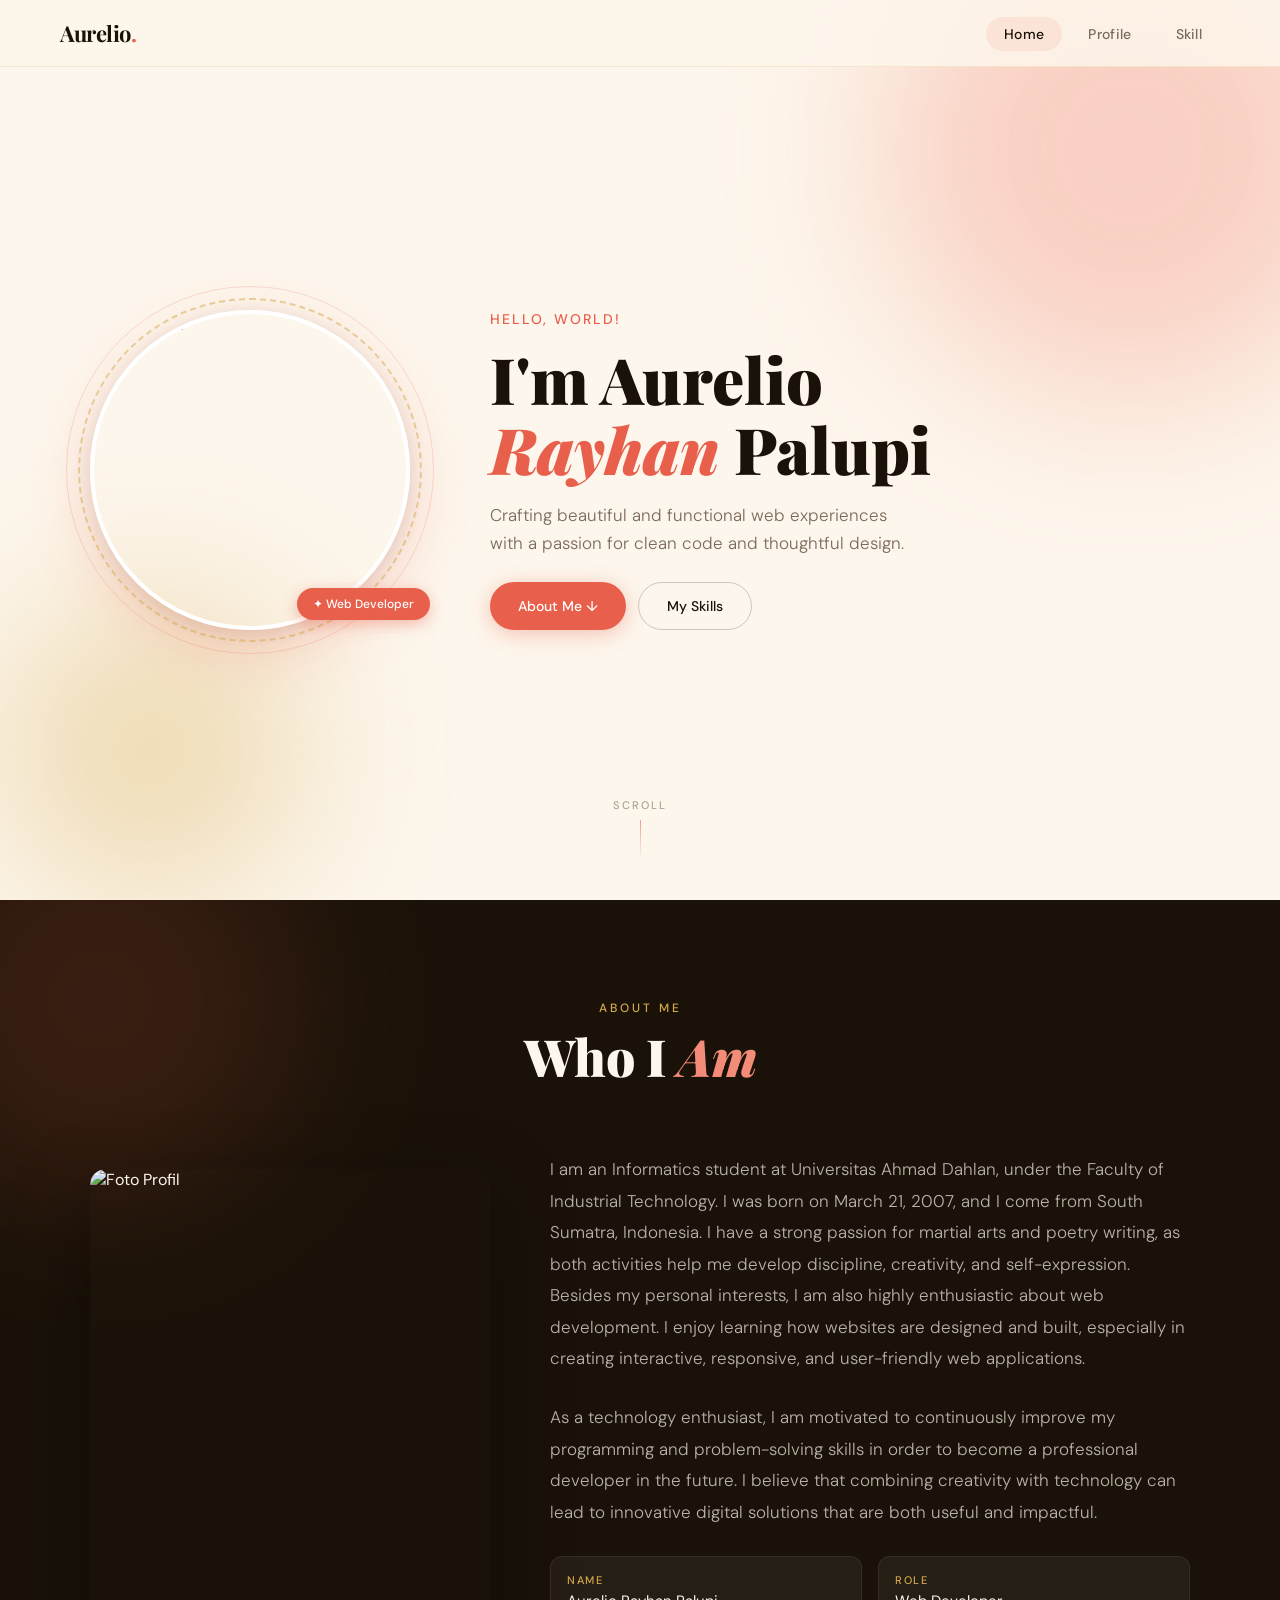
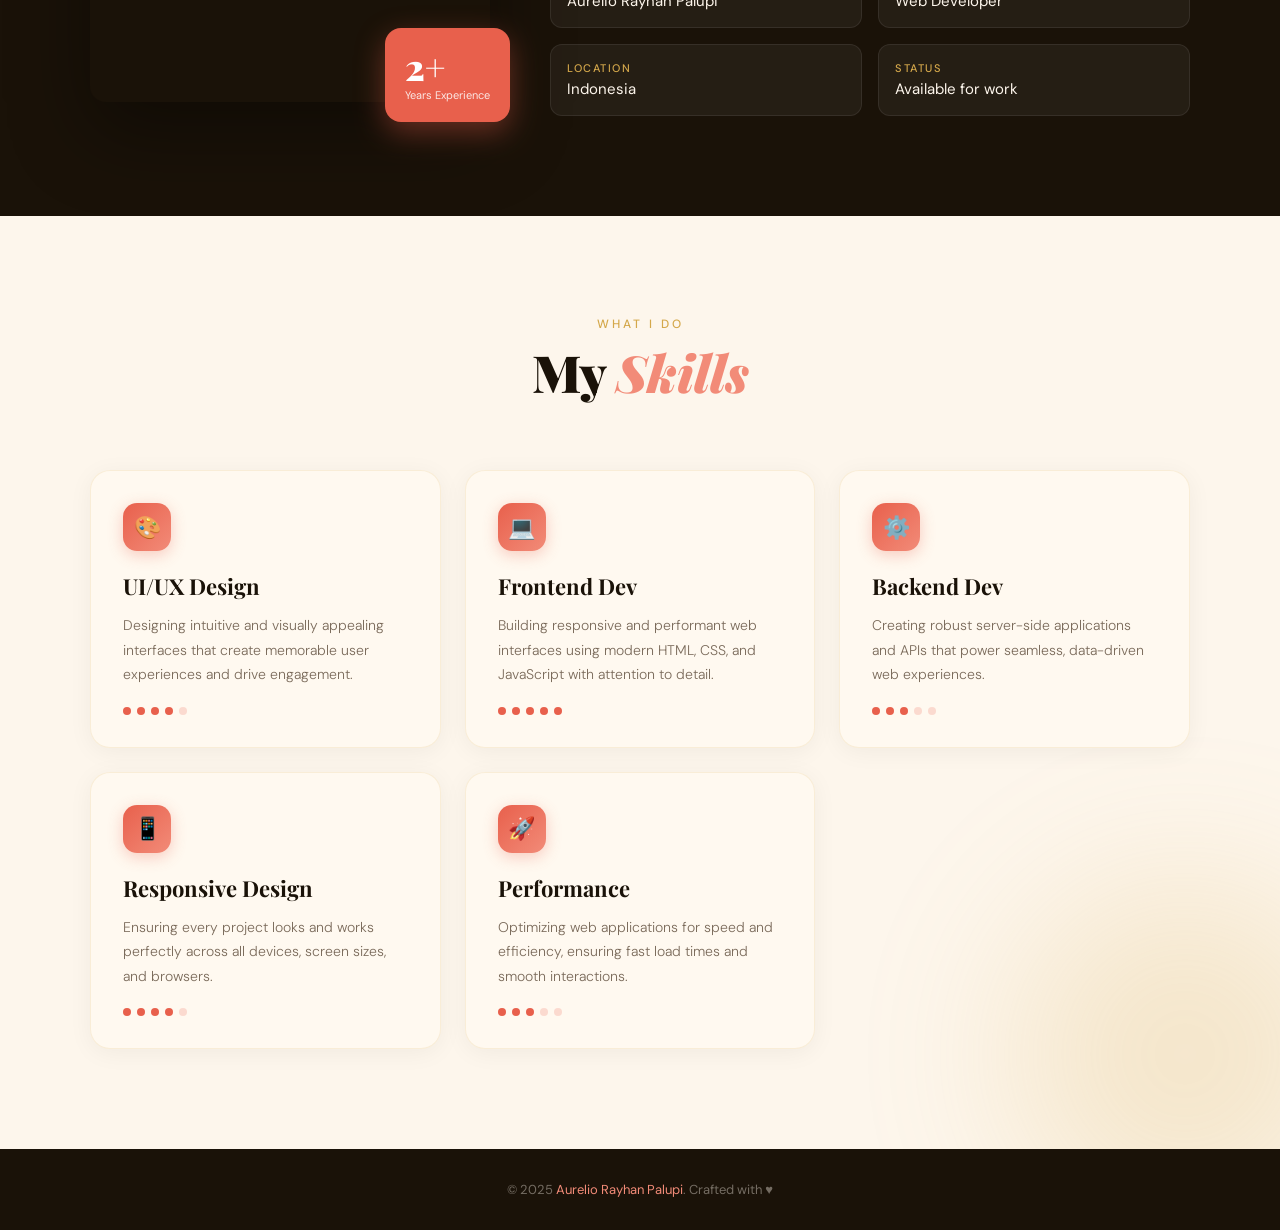
==== index.html @ aa32469e "Rename profile.html to index.html" ====
<!doctype html>
<html lang="en">
  <head>
    <meta charset="UTF-8" />
    <meta name="viewport" content="width=device-width, initial-scale=1.0" />
    <title>Aurelio Rayhan Palupi</title>
    <link rel="preconnect" href="https://fonts.googleapis.com" />
    <link rel="preconnect" href="https://fonts.gstatic.com" crossorigin />
    <link
      href="https://fonts.googleapis.com/css2?family=Playfair+Display:ital,wght@0,400;0,700;0,900;1,400&family=DM+Sans:wght@300;400;500&display=swap"
      rel="stylesheet"
    />
    <link rel="stylesheet" href="style.css" />
  </head>
  <body>
    <header>
      <nav class="navbar" id="navbar">
        <a class="nav-logo" href="#home">Aurelio<span>.</span></a>
        <ul class="nav-links">
          <li><a href="#home" class="active">Home</a></li>
          <li><a href="#profil">Profile</a></li>
          <li><a href="#skill">Skill</a></li>
        </ul>
        <button class="hamburger" id="hamburger" aria-label="Toggle menu">
          <span></span>
          <span></span>
          <span></span>
        </button>
      </nav>
      <div class="mobile-menu" id="mobileMenu">
        <a href="#home" onclick="closeMobileMenu()">Home</a>
        <a href="#profil" onclick="closeMobileMenu()">Profile</a>
        <a href="#skill" onclick="closeMobileMenu()">Skill</a>
      </div>
    </header>
    <main>
      <section id="home">
        <div class="blob blob-1"></div>
        <div class="blob blob-2"></div>

        <div class="home-inner">
          <div class="home-img-wrap">
            <div class="home-img">
              <img src="./img/profil-img.png" alt="Foto Profil" />
            </div>
            <div class="home-tag">✦ Web Developer</div>
          </div>

          <article class="home-text">
            <p class="greeting">Hello, World!</p>
            <h1>I'm Aurelio<br /><em>Rayhan</em> Palupi</h1>
            <p class="subtitle">
              Crafting beautiful and functional web experiences with a passion
              for clean code and thoughtful design.
            </p>
            <div class="home-cta">
              <a href="#profil" class="btn-primary">About Me ↓</a>
              <a href="#skill" class="btn-outline">My Skills</a>
            </div>
          </article>
        </div>

        <div class="scroll-indicator">
          <span>Scroll</span>
          <div class="scroll-line"></div>
        </div>
      </section>

      <section id="profil">
        <div class="blob blob-3"></div>

        <div class="section-header">
          <p class="eyebrow">About Me</p>
          <h2>Who I <em>Am</em></h2>
        </div>

        <div class="profil-grid">
          <div class="profil-img-wrap">
            <div class="profil-img">
              <img src="./img/profil-img.png" alt="Foto Profil" />
            </div>
            <div class="profil-badge">
              <div class="num">2+</div>
              <div class="label">Years Experience</div>
            </div>
          </div>

          <div class="profil-content">
            <p>
              I am an Informatics student at Universitas Ahmad Dahlan, under the
              Faculty of Industrial Technology. I was born on March 21, 2007,
              and I come from South Sumatra, Indonesia. I have a strong passion
              for martial arts and poetry writing, as both activities help me
              develop discipline, creativity, and self-expression. Besides my
              personal interests, I am also highly enthusiastic about web
              development. I enjoy learning how websites are designed and built,
              especially in creating interactive, responsive, and user-friendly
              web applications.
            </p>
            <p>
              As a technology enthusiast, I am motivated to continuously improve
              my programming and problem-solving skills in order to become a
              professional developer in the future. I believe that combining
              creativity with technology can lead to innovative digital
              solutions that are both useful and impactful.
            </p>
            <div class="info-row">
              <div class="info-item">
                <span class="info-label">Name</span>
                <span class="info-val">Aurelio Rayhan Palupi</span>
              </div>
              <div class="info-item">
                <span class="info-label">Role</span>
                <span class="info-val">Web Developer</span>
              </div>
              <div class="info-item">
                <span class="info-label">Location</span>
                <span class="info-val">Indonesia</span>
              </div>
              <div class="info-item">
                <span class="info-label">Status</span>
                <span class="info-val">Available for work</span>
              </div>
            </div>
          </div>
        </div>
      </section>

      <section id="skill">
        <div class="blob blob-4"></div>

        <div class="section-header">
          <p class="eyebrow">What I Do</p>
          <h2>My <em>Skills</em></h2>
        </div>

        <div class="skills-grid">
          <div class="skill-card">
            <div class="skill-icon">🎨</div>
            <h3>UI/UX Design</h3>
            <p>
              Designing intuitive and visually appealing interfaces that create
              memorable user experiences and drive engagement.
            </p>
            <div class="skill-level">
              <div class="skill-dot active"></div>
              <div class="skill-dot active"></div>
              <div class="skill-dot active"></div>
              <div class="skill-dot active"></div>
              <div class="skill-dot"></div>
            </div>
          </div>

          <div class="skill-card">
            <div class="skill-icon">💻</div>
            <h3>Frontend Dev</h3>
            <p>
              Building responsive and performant web interfaces using modern
              HTML, CSS, and JavaScript with attention to detail.
            </p>
            <div class="skill-level">
              <div class="skill-dot active"></div>
              <div class="skill-dot active"></div>
              <div class="skill-dot active"></div>
              <div class="skill-dot active"></div>
              <div class="skill-dot active"></div>
            </div>
          </div>

          <div class="skill-card">
            <div class="skill-icon">⚙️</div>
            <h3>Backend Dev</h3>
            <p>
              Creating robust server-side applications and APIs that power
              seamless, data-driven web experiences.
            </p>
            <div class="skill-level">
              <div class="skill-dot active"></div>
              <div class="skill-dot active"></div>
              <div class="skill-dot active"></div>
              <div class="skill-dot"></div>
              <div class="skill-dot"></div>
            </div>
          </div>

          <div class="skill-card">
            <div class="skill-icon">📱</div>
            <h3>Responsive Design</h3>
            <p>
              Ensuring every project looks and works perfectly across all
              devices, screen sizes, and browsers.
            </p>
            <div class="skill-level">
              <div class="skill-dot active"></div>
              <div class="skill-dot active"></div>
              <div class="skill-dot active"></div>
              <div class="skill-dot active"></div>
              <div class="skill-dot"></div>
            </div>
          </div>

          <div class="skill-card">
            <div class="skill-icon">🚀</div>
            <h3>Performance</h3>
            <p>
              Optimizing web applications for speed and efficiency, ensuring
              fast load times and smooth interactions.
            </p>
            <div class="skill-level">
              <div class="skill-dot active"></div>
              <div class="skill-dot active"></div>
              <div class="skill-dot active"></div>
              <div class="skill-dot"></div>
              <div class="skill-dot"></div>
            </div>
          </div>
        </div>
      </section>
    </main>

    <footer>
      <p>© 2025 <span>Aurelio Rayhan Palupi</span>. Crafted with ♥</p>
    </footer>

    <script src="script.js"></script>
  </body>
</html>
---- style.css ----
:root {
  --coral: #e8604c;
  --coral-light: #f28b78;
  --coral-dark: #c44535;
  --cream: #fdf6ec;
  --gold: #d4a84b;
  --dark: #1a1208;
  --text-muted: #7a6a5a;
  --card-bg: #fff9f0;
}

* {
  margin: 0;
  padding: 0;
  box-sizing: border-box;
}

html {
  scroll-behavior: smooth;
}

body {
  background-color: var(--cream);
  color: var(--dark);
  font-family: "DM Sans", sans-serif;
  overflow-x: hidden;
}

body::before {
  content: "";
  position: fixed;
  inset: 0;
  background-image: url("data:image/svg+xml,%3Csvg viewBox='0 0 256 256' xmlns='http://www.w3.org/2000/svg'%3E%3Cfilter id='noise'%3E%3CfeTurbulence type='fractalNoise' baseFrequency='0.9' numOctaves='4' stitchTiles='stitch'/%3E%3C/filter%3E%3Crect width='100%25' height='100%25' filter='url(%23noise)' opacity='0.03'/%3E%3C/svg%3E");
  pointer-events: none;
  z-index: 0;
  opacity: 0.4;
}

header {
  position: fixed;
  top: 0;
  left: 0;
  width: 100%;
  z-index: 999;
}

.navbar {
  display: flex;
  align-items: center;
  justify-content: space-between;
  padding: 18px 60px;
  background: rgba(253, 246, 236, 0.85);
  backdrop-filter: blur(12px);
  -webkit-backdrop-filter: blur(12px);
  border-bottom: 1px solid rgba(212, 168, 75, 0.2);
  transition:
    background 0.3s ease,
    box-shadow 0.3s ease;
}

.navbar.scrolled {
  box-shadow: 0 4px 30px rgba(0, 0, 0, 0.08);
}

.nav-logo {
  font-family: "Playfair Display", serif;
  font-size: 22px;
  font-weight: 700;
  color: var(--dark);
  letter-spacing: -0.5px;
  cursor: pointer;
  text-decoration: none;
}

.nav-logo span {
  color: var(--coral);
}

.nav-links {
  display: flex;
  list-style: none;
  gap: 8px;
  align-items: center;
}

.nav-links a {
  color: var(--text-muted);
  font-size: 14px;
  font-weight: 500;
  text-decoration: none;
  padding: 8px 18px;
  border-radius: 100px;
  transition: all 0.25s ease;
  letter-spacing: 0.3px;
}

.nav-links a:hover,
.nav-links a.active {
  color: var(--dark);
  background: rgba(232, 96, 76, 0.1);
}

.hamburger {
  display: none;
  flex-direction: column;
  gap: 5px;
  cursor: pointer;
  padding: 4px;
  background: none;
  border: none;
}

.hamburger span {
  display: block;
  width: 24px;
  height: 2px;
  background: var(--dark);
  border-radius: 2px;
  transition: all 0.3s ease;
  transform-origin: center;
}

.hamburger.open span:nth-child(1) {
  transform: translateY(7px) rotate(45deg);
}

.hamburger.open span:nth-child(2) {
  opacity: 0;
  transform: scaleX(0);
}

.hamburger.open span:nth-child(3) {
  transform: translateY(-7px) rotate(-45deg);
}

.mobile-menu {
  display: none;
  flex-direction: column;
  gap: 4px;
  padding: 16px 24px 20px;
  background: rgba(253, 246, 236, 0.97);
  backdrop-filter: blur(12px);
  border-bottom: 1px solid rgba(212, 168, 75, 0.15);
  animation: slideDown 0.2s ease;
}

@keyframes slideDown {
  from {
    opacity: 0;
    transform: translateY(-10px);
  }
  to {
    opacity: 1;
    transform: translateY(0);
  }
}

.mobile-menu.show {
  display: flex;
}

.mobile-menu a {
  color: var(--text-muted);
  font-size: 15px;
  font-weight: 500;
  text-decoration: none;
  padding: 12px 16px;
  border-radius: 10px;
  transition: all 0.2s ease;
}

.mobile-menu a:hover {
  color: var(--dark);
  background: rgba(232, 96, 76, 0.08);
}

.blob {
  position: absolute;
  border-radius: 50%;
  filter: blur(80px);
  opacity: 0.35;
  pointer-events: none;
  z-index: 0;
}

section {
  position: relative;
  z-index: 1;
}

#home {
  min-height: 100vh;
  display: flex;
  align-items: center;
  justify-content: center;
  padding: 120px 60px 80px;
  overflow: hidden;
  background: var(--cream);
}

#home .blob-1 {
  width: 500px;
  height: 500px;
  background: var(--coral-light);
  top: -100px;
  right: -100px;
}

#home .blob-2 {
  width: 300px;
  height: 300px;
  background: var(--gold);
  bottom: 0;
  left: 0;
}

.home-inner {
  display: flex;
  align-items: center;
  gap: 80px;
  max-width: 1100px;
  width: 100%;
  position: relative;
  z-index: 2;
}

.home-img-wrap {
  flex-shrink: 0;
  position: relative;
}

.home-img-wrap::before {
  content: "";
  position: absolute;
  inset: -12px;
  border-radius: 50%;
  border: 2px dashed rgba(212, 168, 75, 0.5);
  animation: spin 20s linear infinite;
}

.home-img-wrap::after {
  content: "";
  position: absolute;
  inset: -24px;
  border-radius: 50%;
  border: 1px solid rgba(232, 96, 76, 0.2);
}

@keyframes spin {
  to {
    transform: rotate(360deg);
  }
}

.home-img {
  width: 320px;
  height: 320px;
  border-radius: 50%;
  overflow: hidden;
  border: 4px solid white;
  box-shadow:
    0 20px 60px rgba(232, 96, 76, 0.25),
    0 4px 20px rgba(0, 0, 0, 0.1);
}

.home-img img {
  width: 100%;
  height: 100%;
  object-fit: cover;
}

.home-tag {
  position: absolute;
  bottom: 10px;
  right: -20px;
  background: var(--coral);
  color: white;
  font-size: 12px;
  font-weight: 500;
  padding: 8px 16px;
  border-radius: 100px;
  box-shadow: 0 4px 15px rgba(232, 96, 76, 0.4);
  white-space: nowrap;
}

.home-text {
  flex: 1;
  display: flex;
  flex-direction: column;
  gap: 16px;
  animation: fadeUp 0.8s ease both;
}

@keyframes fadeUp {
  from {
    opacity: 0;
    transform: translateY(30px);
  }
  to {
    opacity: 1;
    transform: translateY(0);
  }
}

.home-text .greeting {
  font-size: 14px;
  font-weight: 500;
  color: var(--coral);
  letter-spacing: 2px;
  text-transform: uppercase;
}

.home-text h1 {
  font-family: "Playfair Display", serif;
  font-size: clamp(38px, 5vw, 64px);
  font-weight: 900;
  line-height: 1.1;
  color: var(--dark);
}

.home-text h1 em {
  font-style: italic;
  color: var(--coral);
}

.home-text .subtitle {
  font-size: 17px;
  color: var(--text-muted);
  font-weight: 300;
  line-height: 1.7;
  max-width: 420px;
}

.home-cta {
  display: flex;
  gap: 12px;
  flex-wrap: wrap;
  margin-top: 8px;
}

.btn-primary {
  display: inline-flex;
  align-items: center;
  gap: 8px;
  background: var(--coral);
  color: white;
  padding: 14px 28px;
  border-radius: 100px;
  font-size: 14px;
  font-weight: 500;
  text-decoration: none;
  transition: all 0.25s ease;
  box-shadow: 0 4px 20px rgba(232, 96, 76, 0.35);
}

.btn-primary:hover {
  background: var(--coral-dark);
  transform: translateY(-2px);
  box-shadow: 0 8px 30px rgba(232, 96, 76, 0.4);
}

.btn-outline {
  display: inline-flex;
  align-items: center;
  gap: 8px;
  background: transparent;
  color: var(--dark);
  padding: 14px 28px;
  border-radius: 100px;
  font-size: 14px;
  font-weight: 500;
  text-decoration: none;
  border: 1.5px solid rgba(26, 18, 8, 0.2);
  transition: all 0.25s ease;
}

.btn-outline:hover {
  border-color: var(--coral);
  color: var(--coral);
  transform: translateY(-2px);
}

#profil {
  background: var(--dark);
  color: var(--cream);
  padding: 100px 60px;
  overflow: hidden;
}

#profil .blob-3 {
  width: 400px;
  height: 400px;
  background: var(--coral);
  top: -100px;
  left: -100px;
  opacity: 0.15;
}

.section-header {
  text-align: center;
  margin-bottom: 70px;
  position: relative;
  z-index: 2;
}

.section-header .eyebrow {
  font-size: 12px;
  letter-spacing: 3px;
  text-transform: uppercase;
  color: var(--gold);
  font-weight: 500;
  margin-bottom: 12px;
}

.section-header h2 {
  font-family: "Playfair Display", serif;
  font-size: clamp(32px, 4vw, 52px);
  font-weight: 900;
  line-height: 1.1;
}

.section-header h2 em {
  font-style: italic;
  color: var(--coral-light);
}

.profil-grid {
  display: grid;
  grid-template-columns: 1fr 1.6fr;
  gap: 60px;
  align-items: center;
  max-width: 1100px;
  margin: 0 auto;
  position: relative;
  z-index: 2;
}

.profil-img-wrap {
  position: relative;
}

.profil-img {
  width: 100%;
  aspect-ratio: 3/4;
  border-radius: 16px;
  overflow: hidden;
  box-shadow: 0 30px 80px rgba(0, 0, 0, 0.4);
}

.profil-img img {
  width: 100%;
  height: 100%;
  object-fit: cover;
  filter: grayscale(20%);
}

.profil-badge {
  position: absolute;
  bottom: -20px;
  right: -20px;
  background: var(--coral);
  color: white;
  border-radius: 16px;
  padding: 20px;
  box-shadow: 0 10px 30px rgba(232, 96, 76, 0.4);
}

.profil-badge .num {
  font-family: "Playfair Display", serif;
  font-size: 36px;
  font-weight: 900;
  line-height: 1;
}

.profil-badge .label {
  font-size: 11px;
  opacity: 0.85;
  font-weight: 400;
  margin-top: 4px;
}

.profil-content {
  display: flex;
  flex-direction: column;
  gap: 28px;
}

.profil-content p {
  font-size: 17px;
  color: rgba(253, 246, 236, 0.7);
  line-height: 1.85;
  font-weight: 300;
}

.info-row {
  display: grid;
  grid-template-columns: 1fr 1fr;
  gap: 16px;
}

.info-item {
  display: flex;
  flex-direction: column;
  gap: 4px;
  padding: 16px;
  background: rgba(255, 255, 255, 0.05);
  border-radius: 12px;
  border: 1px solid rgba(255, 255, 255, 0.08);
}

.info-item .info-label {
  font-size: 11px;
  letter-spacing: 1.5px;
  text-transform: uppercase;
  color: var(--gold);
  font-weight: 500;
}

.info-item .info-val {
  font-size: 15px;
  color: var(--cream);
  font-weight: 400;
}

#skill {
  background: var(--cream);
  padding: 100px 60px;
  overflow: hidden;
}

#skill .blob-4 {
  width: 350px;
  height: 350px;
  background: var(--gold);
  bottom: -80px;
  right: -80px;
  opacity: 0.2;
}

.skills-grid {
  display: grid;
  grid-template-columns: repeat(auto-fit, minmax(280px, 1fr));
  gap: 24px;
  max-width: 1100px;
  margin: 0 auto;
  position: relative;
  z-index: 2;
}

.skill-card {
  background: var(--card-bg);
  border-radius: 20px;
  padding: 32px;
  border: 1px solid rgba(212, 168, 75, 0.15);
  box-shadow: 0 4px 24px rgba(0, 0, 0, 0.05);
  transition: all 0.3s ease;
  position: relative;
  overflow: hidden;
}

.skill-card::before {
  content: "";
  position: absolute;
  top: 0;
  left: 0;
  right: 0;
  height: 3px;
  background: linear-gradient(90deg, var(--coral), var(--gold));
  transform: scaleX(0);
  transition: transform 0.3s ease;
  transform-origin: left;
}

.skill-card:hover {
  transform: translateY(-6px);
  box-shadow: 0 20px 50px rgba(0, 0, 0, 0.1);
  border-color: rgba(232, 96, 76, 0.2);
}

.skill-card:hover::before {
  transform: scaleX(1);
}

.skill-icon {
  width: 48px;
  height: 48px;
  background: linear-gradient(135deg, var(--coral), var(--coral-light));
  border-radius: 14px;
  display: flex;
  align-items: center;
  justify-content: center;
  margin-bottom: 20px;
  font-size: 22px;
  box-shadow: 0 4px 15px rgba(232, 96, 76, 0.3);
}

.skill-card h3 {
  font-family: "Playfair Display", serif;
  font-size: 22px;
  font-weight: 700;
  color: var(--dark);
  margin-bottom: 12px;
}

.skill-card p {
  font-size: 14px;
  color: var(--text-muted);
  line-height: 1.75;
  font-weight: 300;
}

.skill-card .skill-level {
  display: flex;
  gap: 6px;
  margin-top: 20px;
}

.skill-dot {
  width: 8px;
  height: 8px;
  border-radius: 50%;
  background: rgba(232, 96, 76, 0.2);
}

.skill-dot.active {
  background: var(--coral);
}

footer {
  background: var(--dark);
  color: rgba(253, 246, 236, 0.4);
  text-align: center;
  padding: 32px;
  font-size: 13px;
}

footer span {
  color: var(--coral-light);
}

.scroll-indicator {
  position: absolute;
  bottom: 40px;
  left: 50%;
  transform: translateX(-50%);
  display: flex;
  flex-direction: column;
  align-items: center;
  gap: 8px;
  z-index: 2;
  opacity: 0.6;
  animation: bounce 2s ease infinite;
}

.scroll-indicator span {
  font-size: 11px;
  letter-spacing: 2px;
  text-transform: uppercase;
  color: var(--text-muted);
  font-weight: 500;
}

.scroll-line {
  width: 1px;
  height: 40px;
  background: linear-gradient(to bottom, var(--coral), transparent);
}

@keyframes bounce {
  0%,
  100% {
    transform: translateX(-50%) translateY(0);
  }
  50% {
    transform: translateX(-50%) translateY(6px);
  }
}

@media (max-width: 900px) {
  .navbar {
    padding: 16px 24px;
  }

  #home {
    padding: 100px 24px 80px;
  }

  .home-inner {
    flex-direction: column;
    gap: 48px;
    text-align: center;
  }

  .home-cta {
    justify-content: center;
  }

  #profil {
    padding: 80px 24px;
  }

  .profil-grid {
    grid-template-columns: 1fr;
    gap: 48px;
  }

  .profil-img {
    aspect-ratio: 4/3;
    max-height: 300px;
  }

  .profil-badge {
    bottom: -16px;
    right: 16px;
  }

  #skill {
    padding: 80px 24px;
  }

  .section-header {
    margin-bottom: 48px;
  }
}

@media (max-width: 700px) {
  .nav-links {
    display: none;
  }
  .hamburger {
    display: flex;
  }

  .home-img {
    width: 220px;
    height: 220px;
  }

  .home-text h1 {
    font-size: 36px;
  }

  .info-row {
    grid-template-columns: 1fr;
  }

  .skills-grid {
    grid-template-columns: 1fr;
  }
}
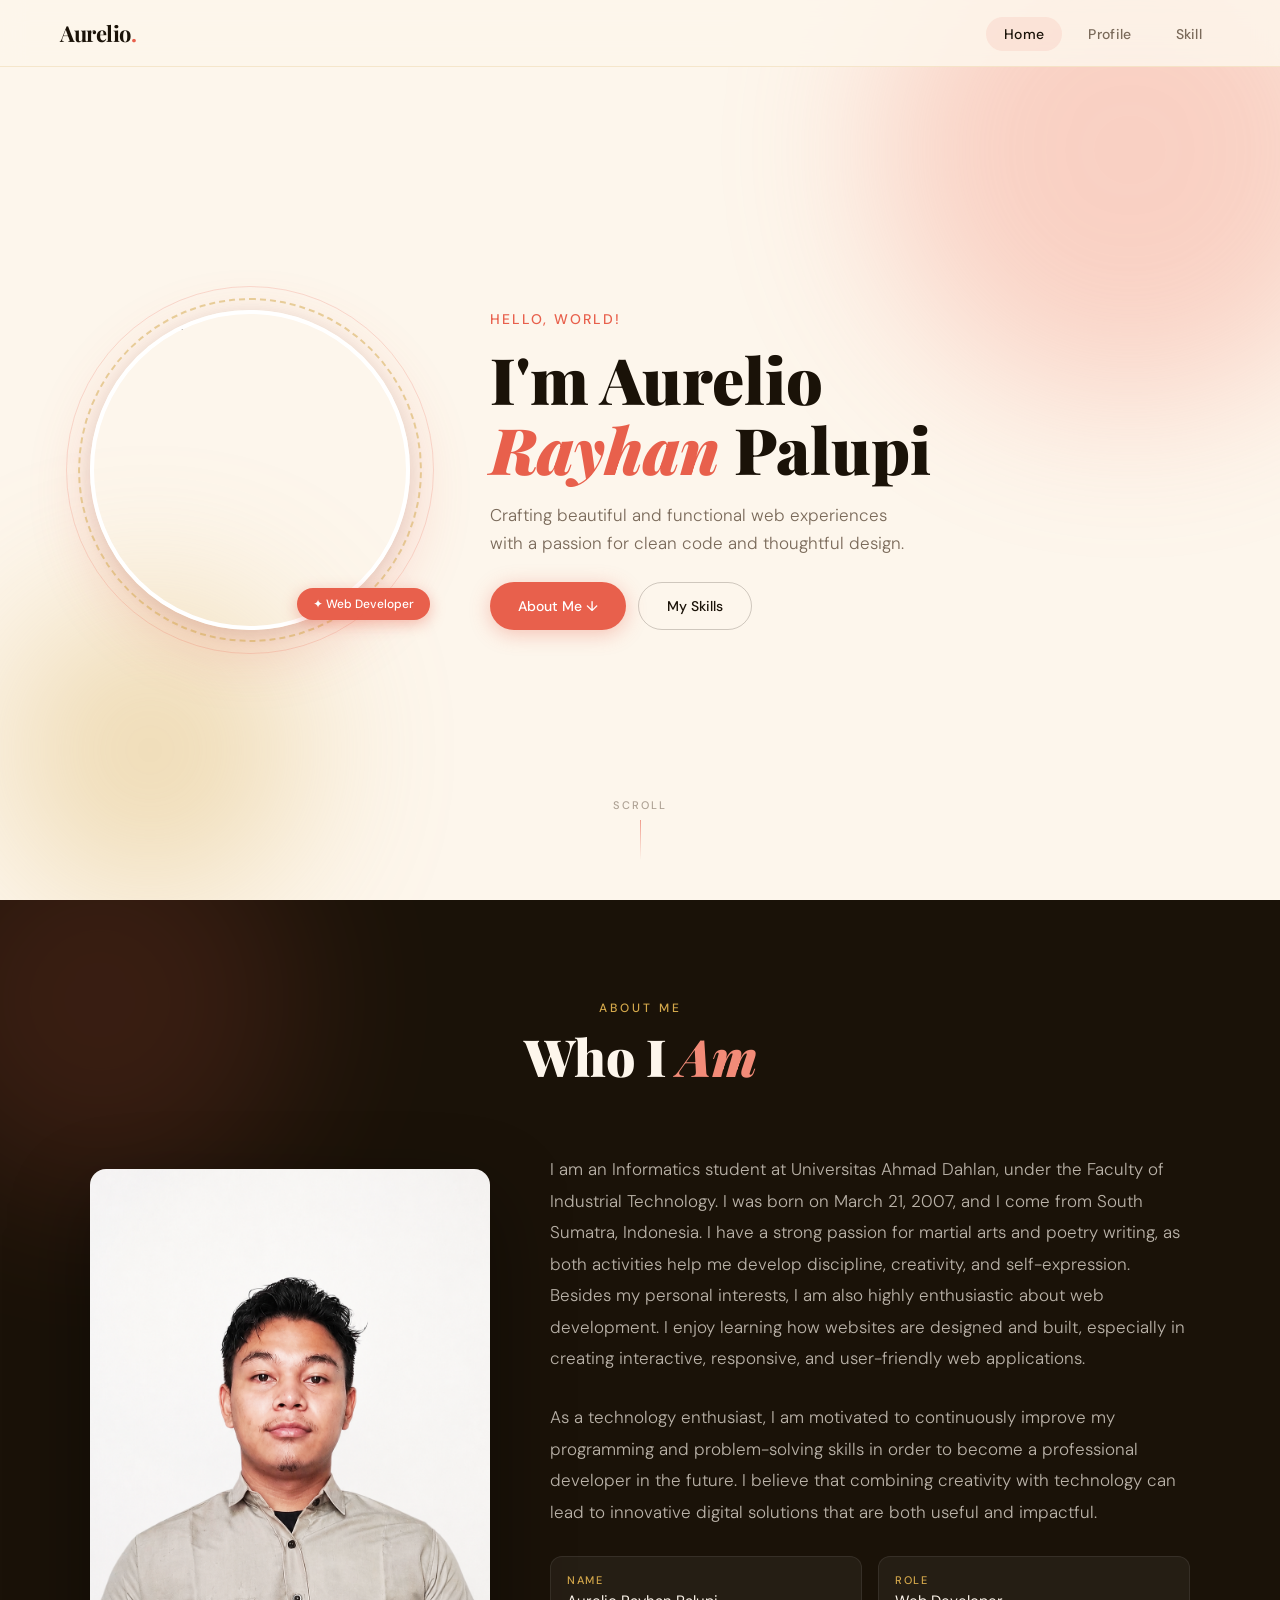
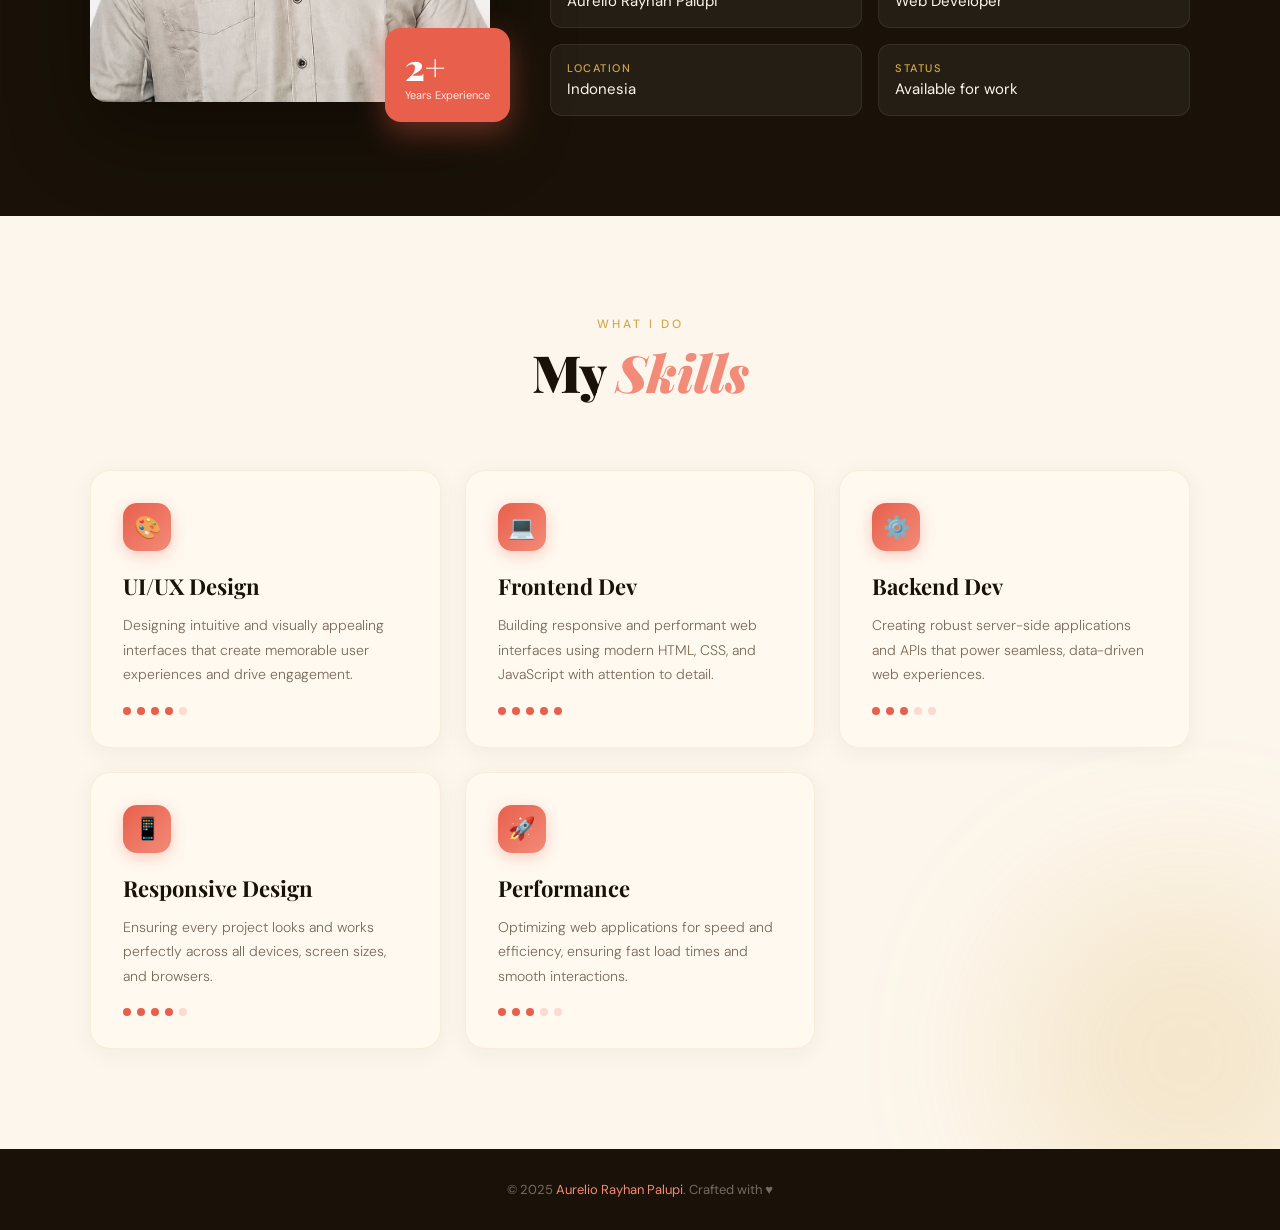
==== commit e2c9ea23: "Update index.html" ====
--- a/index.html
+++ b/index.html
@@ -77,7 +77,7 @@
         <div class="profil-grid">
           <div class="profil-img-wrap">
             <div class="profil-img">
-              <img src="./img/profil-img.png" alt="Foto Profil" />
+              <img src="profil-img.png" alt="Foto Profil" />
             </div>
             <div class="profil-badge">
               <div class="num">2+</div>
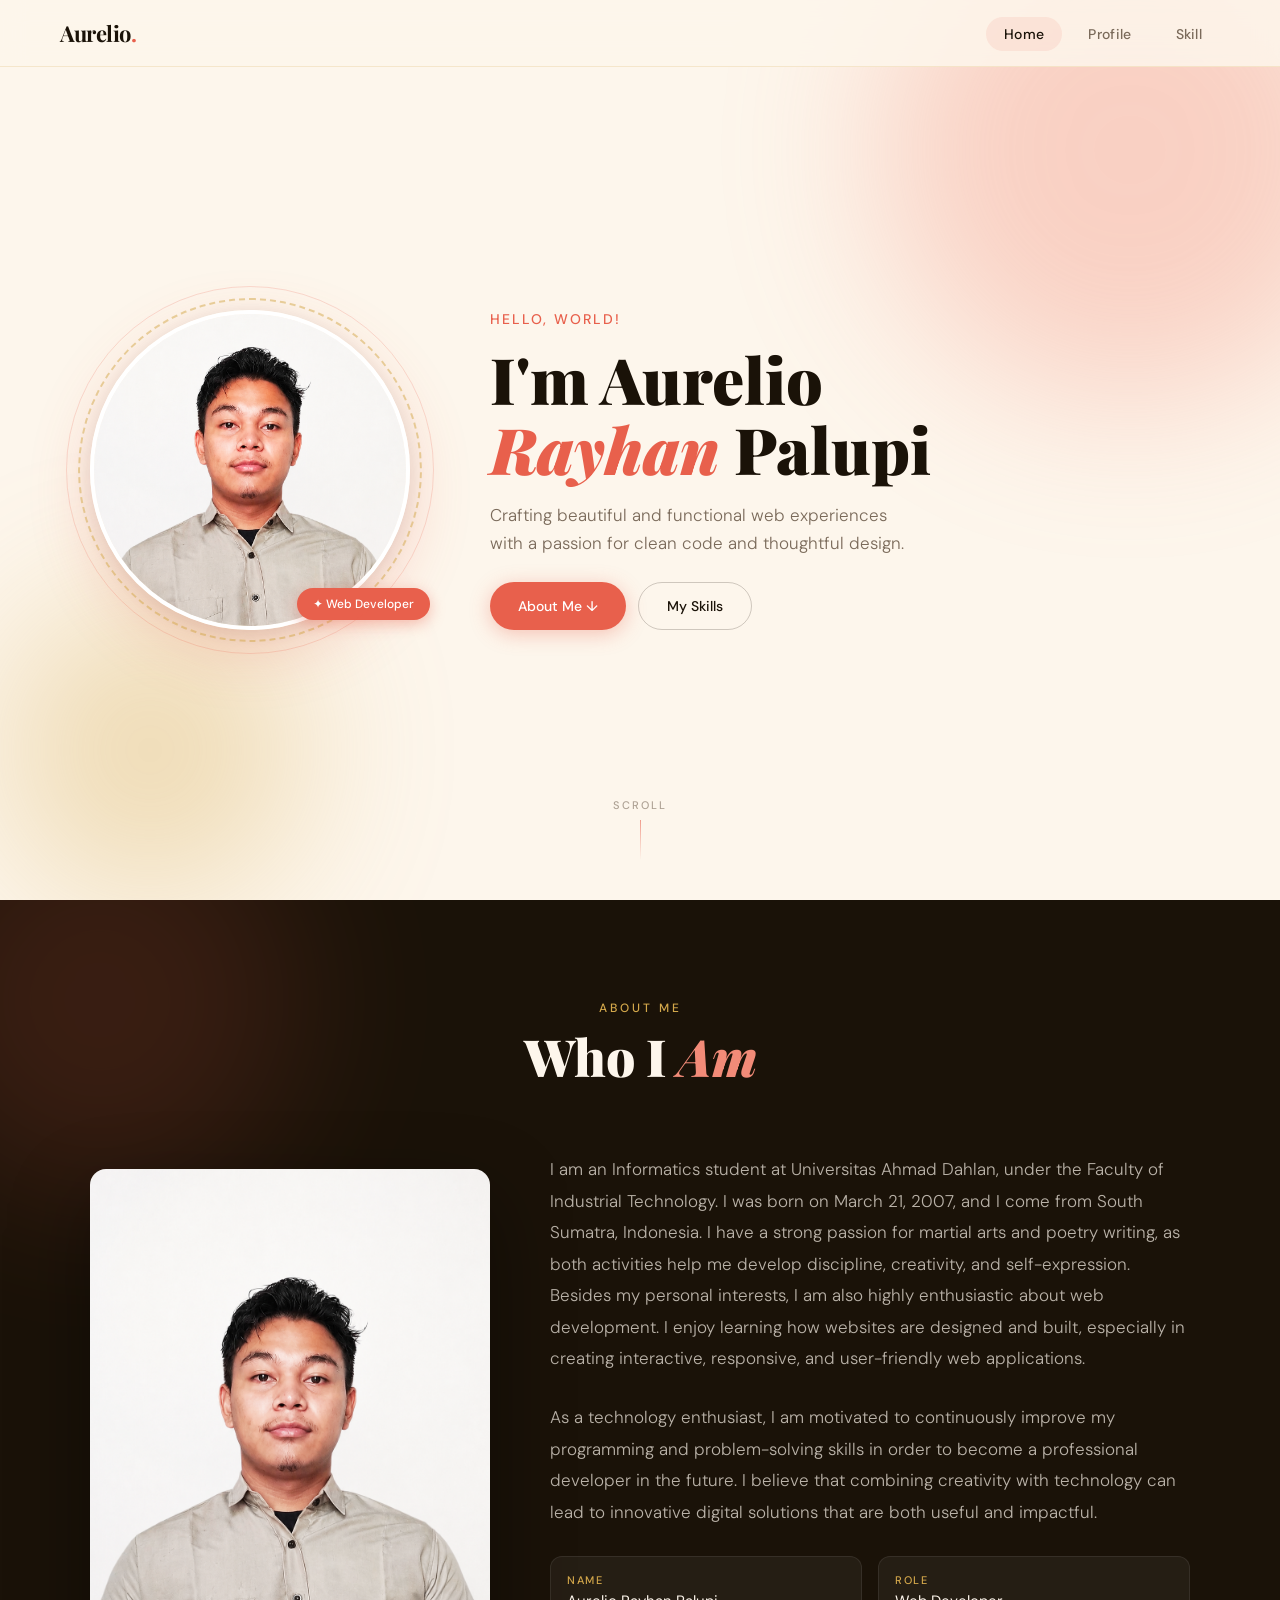
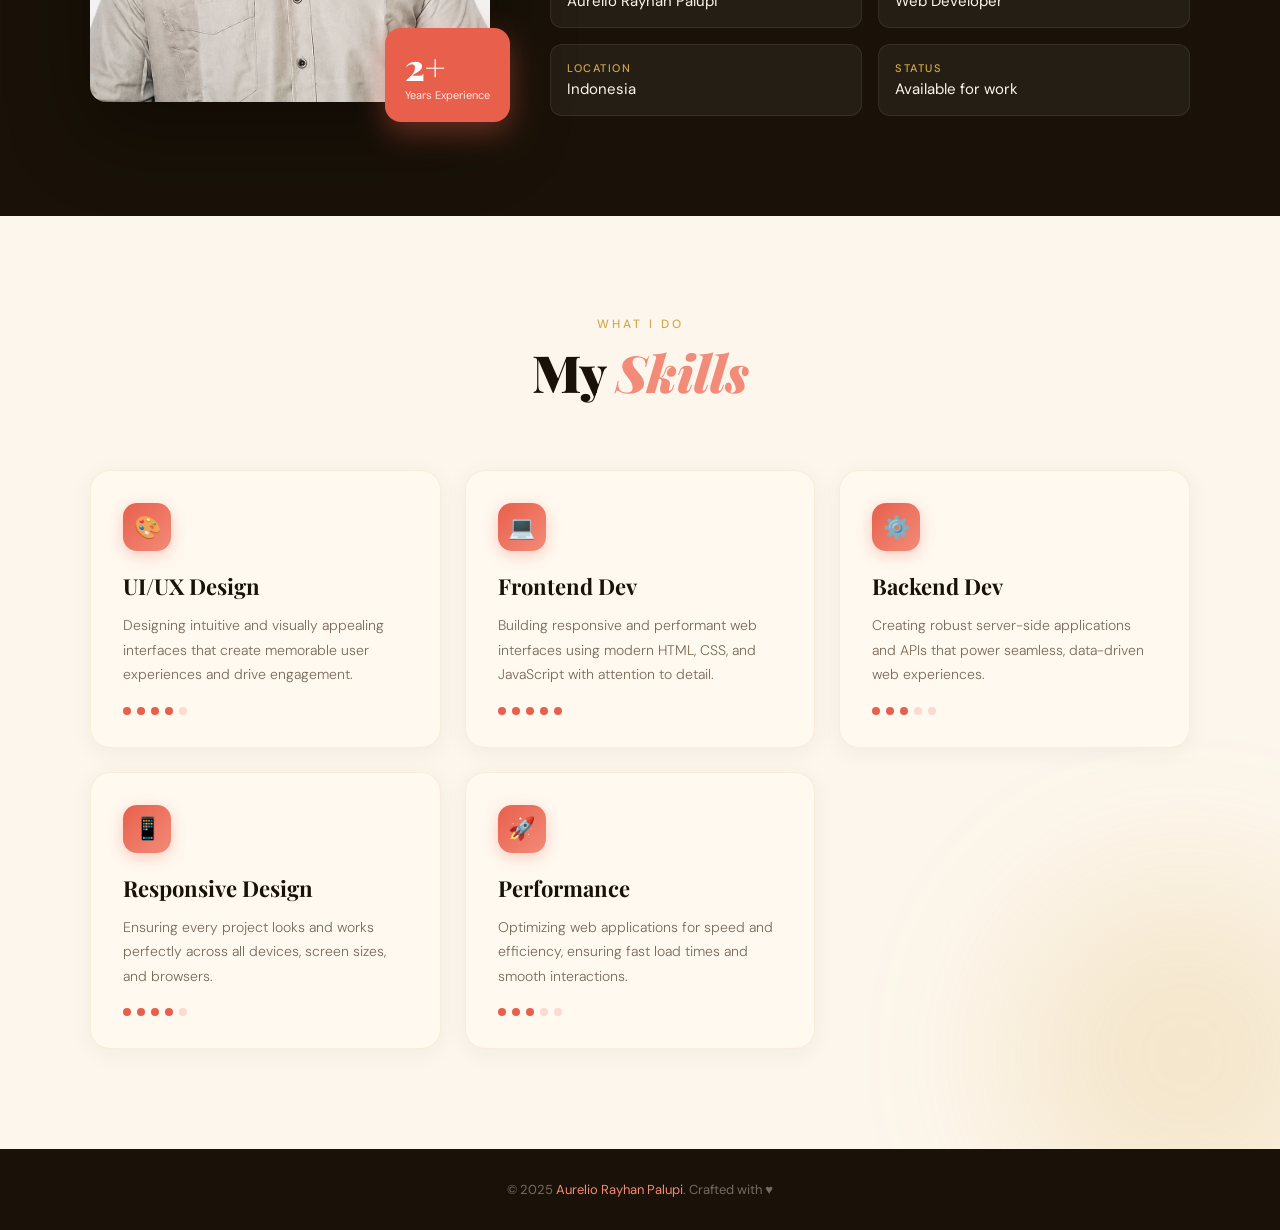
==== commit 1c439ffb: "Update index.html" ====
--- a/index.html
+++ b/index.html
@@ -41,7 +41,7 @@
         <div class="home-inner">
           <div class="home-img-wrap">
             <div class="home-img">
-              <img src="./img/profil-img.png" alt="Foto Profil" />
+              <img src="profil-img.png" alt="Foto Profil" />
             </div>
             <div class="home-tag">✦ Web Developer</div>
           </div>
